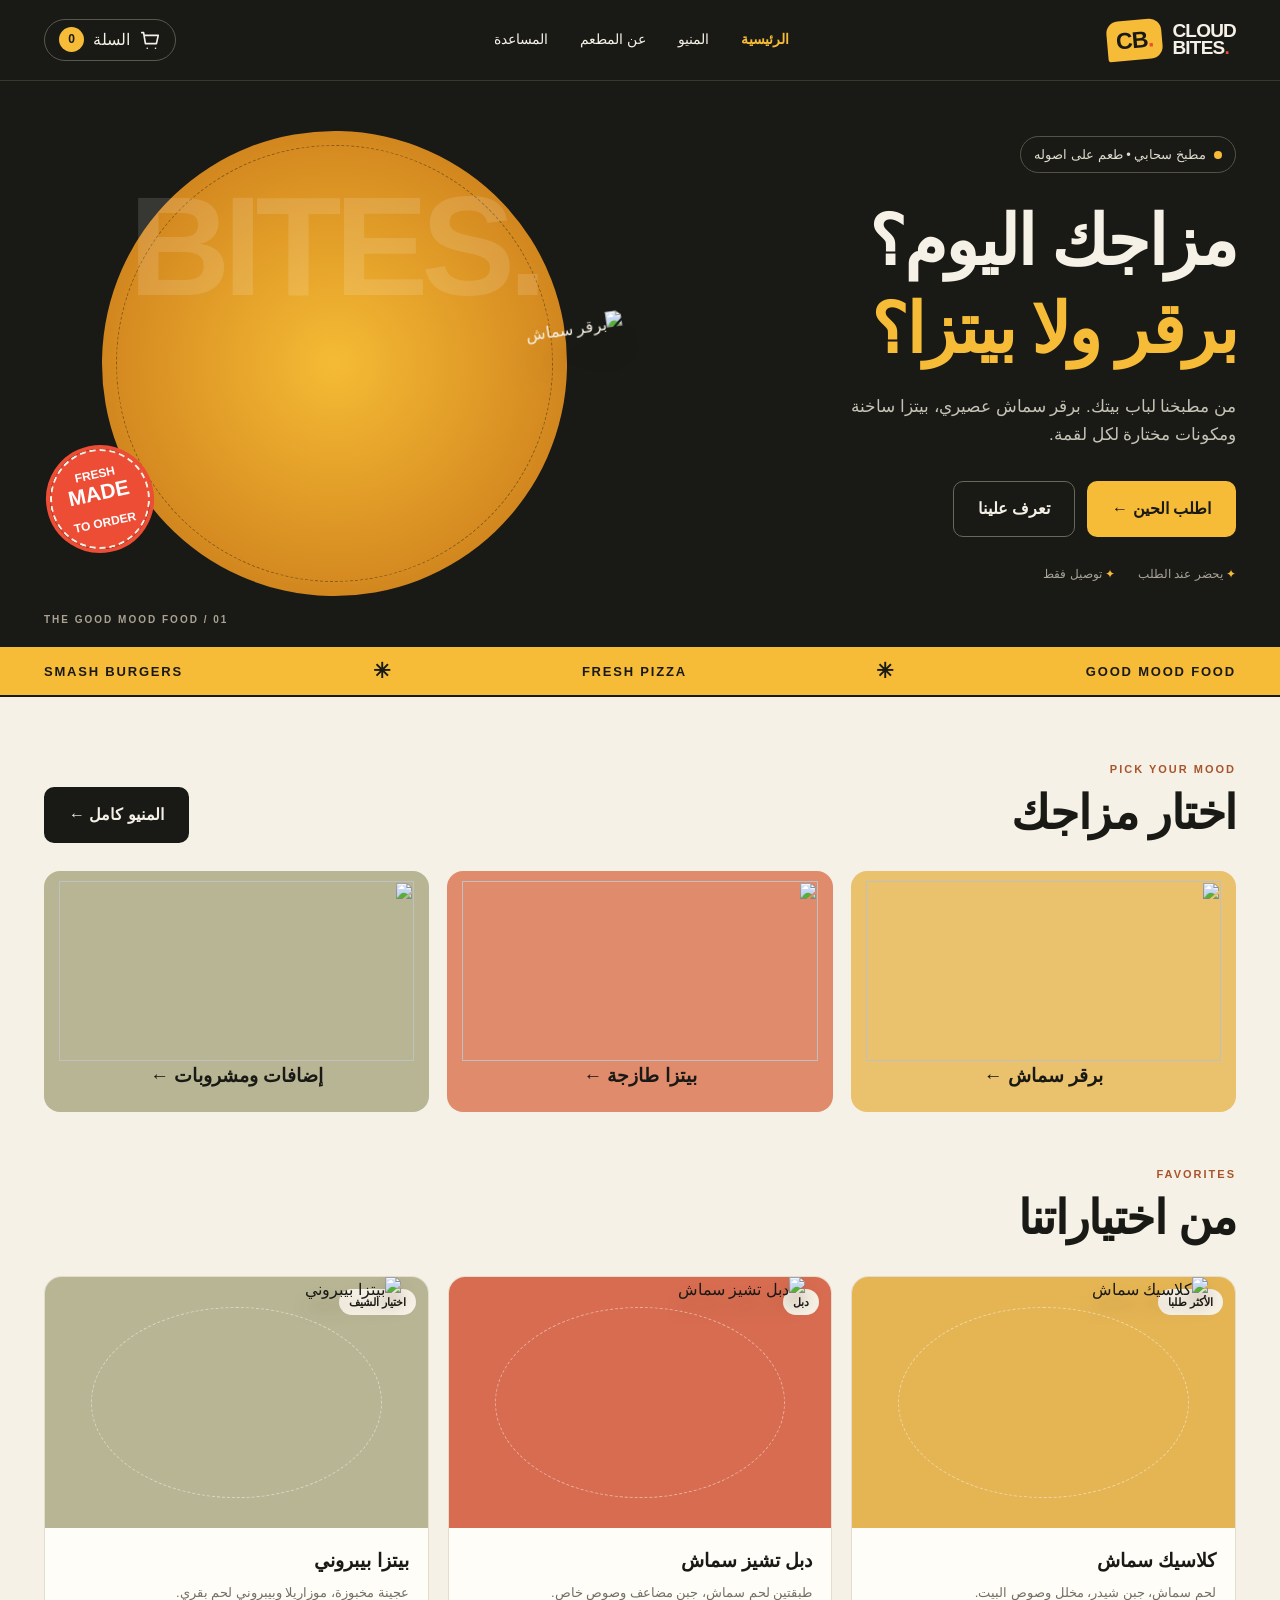
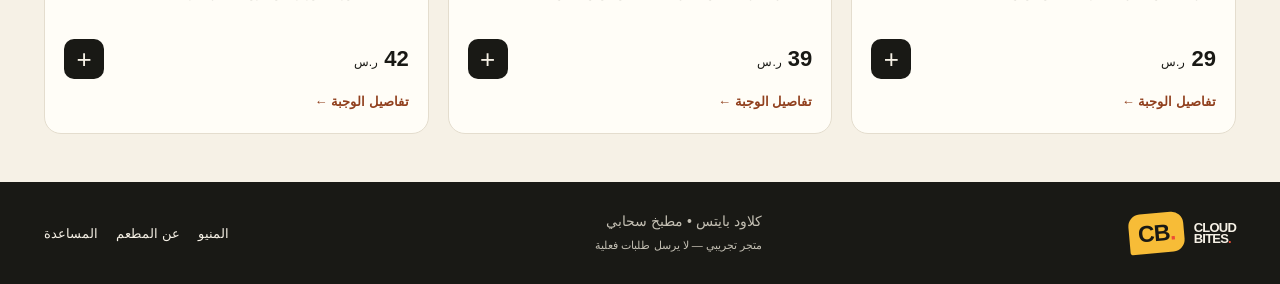
==== index.html @ 81ca215e "Add files via upload" ====
<!doctype html>
<html lang="ar" dir="rtl"><head><meta charset="utf-8"><meta name="viewport" content="width=device-width,initial-scale=1"><meta name="theme-color" content="#191915"><title>Cloud Bites | كلاود بايتس</title><link rel="stylesheet" href="style.css"><script src="script.js" defer></script></head>
<body><header class="header"><div class="wrap nav"><a class="brand" href="#home" aria-label="الرئيسية"><span class="brand-icon">CB<span>.</span></span><span>CLOUD<br>BITES<span class="dot">.</span></span></a><nav aria-label="القائمة الرئيسية"><a href="#home" data-nav="home">الرئيسية</a><a href="#menu" data-nav="menu">المنيو</a><a href="#about" data-nav="about">عن المطعم</a><a href="#help" data-nav="help">المساعدة</a></nav><a class="cart-button" href="#cart" data-nav="cart" aria-label="سلة الطلبات"><svg viewBox="0 0 24 24" fill="none" stroke="currentColor" stroke-width="1.8"><path d="M3 4h2l2 12h12l2-9H6M9 21h.01M18 21h.01" stroke-linecap="round" stroke-linejoin="round"/></svg><span class="cart-label">السلة</span><span id="cartCount" class="count">0</span></a></div></header>
<main id="app" tabindex="-1"><noscript>يرجى تفعيل JavaScript لعرض صفحات المطعم.</noscript></main>
<footer class="footer"><div class="wrap footer-inner"><a class="brand" href="#home"><span class="brand-icon">CB<span>.</span></span><span>CLOUD<br>BITES<span class="dot">.</span></span></a><p>كلاود بايتس • مطبخ سحابي<br><small>متجر تجريبي — لا يرسل طلبات فعلية</small></p><div class="footer-links"><a href="#menu">المنيو</a><a href="#about">عن المطعم</a><a href="#help">المساعدة</a></div></div></footer><div id="toast" role="status" class="toast"></div></body></html>
---- style.css ----
:root{--ink:#191915;--paper:#f6f1e6;--yellow:#f7bc37;--red:#ed4c35;--muted:#746f63;--line:#e4ddce}*{box-sizing:border-box}html{scroll-behavior:smooth;scroll-padding-top:95px}body{margin:0;background:var(--paper);color:var(--ink);font-family:Tahoma,Arial,sans-serif;line-height:1.65}button,a{-webkit-tap-highlight-color:transparent}button{font:inherit;cursor:pointer}a{color:inherit;text-decoration:none}button:focus-visible,a:focus-visible{outline:3px solid #ca6525;outline-offset:4px}.wrap{max-width:1240px;width:calc(100% - 88px);margin-inline:auto}.header{background:var(--ink);color:var(--paper);position:sticky;top:0;z-index:10;border-bottom:1px solid #39382f}.nav{display:flex;align-items:center;justify-content:space-between;height:80px;gap:24px}.brand{display:inline-flex;align-items:center;gap:10px;direction:ltr;font:900 19px/.88 Arial,sans-serif;letter-spacing:-.8px}.brand-icon{background:var(--yellow);color:var(--ink);border-radius:12px 12px 12px 2px;padding:10px 9px;font-size:23px;transform:rotate(-5deg)}.brand-icon span,.dot{color:var(--red)}.nav nav{display:flex;gap:32px;font-size:14px}.nav nav a:hover,.footer a:hover{color:var(--yellow)}.cart-button{display:flex;align-items:center;gap:9px;color:var(--paper);background:transparent;border:1px solid #59584d;border-radius:40px;padding:7px 14px}.cart-button svg{width:22px;height:22px}.count{border-radius:50%;min-width:25px;height:25px;display:grid;place-items:center;background:var(--yellow);color:var(--ink);font-weight:bold;font-size:12px}.hero{background:var(--ink);color:var(--paper);overflow:hidden}.hero-grid{display:grid;grid-template-columns:1fr 1fr;min-height:530px;align-items:center;gap:30px}.hero-copy{padding:55px 0 60px;position:relative;z-index:2}.eyebrow{display:inline-flex;align-items:center;gap:8px;font-size:13px;color:#e0dccc;border:1px solid #565345;padding:7px 13px;border-radius:30px}.eyebrow i{width:8px;height:8px;border-radius:50%;background:var(--yellow)}h1,h2,p{margin:0}h1{font-size:clamp(42px,5.4vw,78px);line-height:1.27;letter-spacing:-2px;margin:25px 0 19px;font-weight:900}h1 span{color:var(--yellow)}.hero-copy p{max-width:440px;color:#c6c2b5;font-size:17px}.actions{display:flex;gap:12px;margin-top:32px;flex-wrap:wrap}.btn{display:inline-flex;align-items:center;justify-content:center;gap:20px;border-radius:10px;padding:14px 24px;font-weight:800;border:1px solid transparent;transition:transform .2s,background .2s}.btn:hover{transform:translateY(-2px)}.primary{background:var(--yellow);color:var(--ink)}.primary:hover{background:#ffd26a}.outline{border-color:#6a675b;color:var(--paper)}.hero-notes{margin-top:28px;display:flex;gap:23px;font-size:12px;color:#a7a397}.hero-notes span::first-letter{color:var(--yellow)}.hero-art{height:100%;min-height:480px;position:relative;display:grid;place-items:center;isolation:isolate}.ring{position:absolute;width:80%;aspect-ratio:1;border-radius:50%;background:radial-gradient(circle,#f5bb35 0%,#d58a20 67%,#b26613 100%);transform:rotate(-10deg);z-index:-2}.ring:after{content:'';position:absolute;inset:14px;border:1px dashed #3d2b1a;border-radius:50%;opacity:.5}.hero-art img{width:100%;max-width:600px;filter:drop-shadow(0 26px 18px #0006);transform:rotate(-8deg);z-index:1}.big-type{position:absolute;top:17%;font:900 clamp(60px,11vw,155px)/1 Arial,sans-serif;color:#fff2;letter-spacing:-7px;direction:ltr;z-index:-1}.stamp{position:absolute;bottom:17%;left:1%;background:var(--red);border:2px dashed var(--paper);outline:4px solid var(--red);color:white;border-radius:50%;width:100px;aspect-ratio:1;display:flex;flex-direction:column;justify-content:center;text-align:center;font:800 12px/1.1 Arial,sans-serif;transform:rotate(-12deg);z-index:3}.stamp strong{font-size:21px}.art-caption{position:absolute;bottom:20px;left:0;color:#aaa393;font:700 10px Arial;letter-spacing:2px}.ribbon{background:var(--yellow);border-block:2px solid var(--ink);overflow:hidden}.ribbon-inner{display:flex;align-items:center;justify-content:space-between;gap:24px;min-height:48px;direction:ltr;font:900 13px Arial;letter-spacing:1.8px;white-space:nowrap}.ribbon b{font-size:21px}.menu{padding-block:66px 48px}.section-head{display:flex;justify-content:space-between;align-items:end;gap:24px;margin-bottom:28px}.overline{color:#a9542d;font:800 11px Arial;letter-spacing:2px;display:block;direction:ltr;text-align:right;margin-bottom:9px}.section-head h2,.about h2{font-size:clamp(30px,4vw,47px);line-height:1.25;letter-spacing:-1.3px;font-weight:900}.section-head p{color:var(--muted);margin-top:9px;font-size:14px}.filters{display:flex;gap:8px;flex-wrap:wrap}.filter{border:1px solid var(--line);border-radius:24px;background:transparent;color:var(--ink);padding:7px 19px;font-size:14px}.filter.active{background:var(--ink);color:var(--paper);border-color:var(--ink)}.products{display:grid;grid-template-columns:repeat(3,minmax(0,1fr));gap:19px}.product{border:1px solid var(--line);background:#fffdf7;border-radius:17px;overflow:hidden;transition:transform .2s,box-shadow .2s}.product:hover{transform:translateY(-4px);box-shadow:0 12px 25px #33220c12}.food-art{position:relative;aspect-ratio:1.52;background:#e5b554;overflow:hidden;display:grid;place-items:center;isolation:isolate}.food-art:before{content:'';position:absolute;inset:12%;border:1px dashed #ffffff75;border-radius:50%;z-index:-1}.food-art img{width:86%;height:100%;object-fit:contain;filter:drop-shadow(0 12px 8px #47290b45)}.food-art.rose{background:#d86c50}.food-art.sage{background:#b7b594}.food-art.cream{background:#e8d3ab}.food-art.orange{background:#dd914e}.food-tag{position:absolute;top:12px;right:12px;background:var(--paper);border-radius:22px;padding:4px 10px;font-size:11px;font-weight:700}.product-body{padding:17px 19px 19px}.product h3{font-size:19px;margin:0 0 5px}.product p{font-size:13px;color:var(--muted);min-height:45px}.product-bottom{display:flex;align-items:center;justify-content:space-between;gap:10px;margin-top:12px}.price{font-size:22px;font-weight:900}.price small{font-size:12px;font-weight:500}.add{background:var(--ink);color:var(--paper);border:0;width:40px;height:40px;border-radius:10px;font-size:26px;line-height:1}.add:hover{background:var(--red)}.about{padding-bottom:60px}.about-card{background:var(--yellow);border-radius:20px;padding:40px 45px;display:grid;grid-template-columns:1.2fr 1fr;gap:20px;overflow:hidden}.about-card p{max-width:520px;margin:16px 0 24px}.about-card .overline{color:#7f431f}.dark{background:var(--ink);color:var(--paper)}.about-mark{direction:ltr;font:900 clamp(40px,6vw,83px)/.9 Arial;letter-spacing:-4px;align-self:center;justify-self:center;transform:rotate(-7deg)}.about-mark span{color:var(--red)}.footer{background:var(--ink);color:var(--paper);padding:28px 0}.footer-inner{display:flex;align-items:center;justify-content:space-between;gap:20px}.footer p{font-size:14px;color:#c3bfb3}.footer small{font-size:11px}.footer a{font-size:13px}dialog{position:fixed;inset:0 0 0 auto;margin:0;width:min(440px,100%);height:100%;max-width:100%;max-height:100%;border:0;padding:0;background:var(--paper);color:var(--ink)}dialog::backdrop{background:#0008}.drawer{height:100%;display:flex;flex-direction:column;padding:25px;gap:20px}.drawer-head,.total,.cart-row{display:flex;align-items:center;justify-content:space-between;gap:10px}.drawer-head h2{font-size:26px}.close{border:0;background:#e9e2d3;border-radius:50%;width:40px;height:40px;font-size:28px}.cart-items{overflow:auto;flex:1}.empty{padding:32px 0;color:var(--muted);text-align:center}.cart-row{padding:16px 0;border-bottom:1px solid var(--line)}.cart-row img{width:58px;height:50px;background:#e8d3ab;border-radius:8px}.cart-info{flex:1}.cart-info strong{display:block;font-size:14px}.cart-info small{color:var(--muted)}.qty{display:flex;gap:8px;align-items:center}.qty button{background:#e9e2d3;border:0;border-radius:6px;width:27px;height:30px}.drawer-bottom{border-top:1px solid var(--line);padding-top:17px}.drawer-bottom small{display:block;color:var(--muted);margin:10px 0;font-size:12px}.full{width:100%}.full:disabled{opacity:.5;cursor:not-allowed;transform:none}#checkoutStatus{font-size:12px;margin-top:8px}.toast{position:fixed;z-index:20;bottom:25px;left:50%;transform:translate(-50%,20px);background:var(--ink);color:white;padding:10px 20px;border-radius:10px;opacity:0;pointer-events:none;transition:.2s;white-space:nowrap}.toast.show{opacity:1;transform:translate(-50%,0)}@media(max-width:850px){.wrap{width:calc(100% - 40px)}.hero-grid{gap:12px;min-height:420px}.hero-art{min-height:380px}.nav nav{gap:16px}.products{grid-template-columns:repeat(2,minmax(0,1fr))}.section-head{align-items:start;flex-direction:column}.stamp{width:78px;font-size:10px}.stamp strong{font-size:16px}}@media(max-width:560px){.wrap{width:calc(100% - 30px)}.nav{height:68px;gap:8px}.nav nav{gap:12px;font-size:12px}.nav nav a:first-child,.nav nav a:last-child,.cart-label{display:none}.brand{font-size:15px}.brand-icon{font-size:20px;padding:8px}.cart-button{padding:6px 9px}.hero-grid{grid-template-columns:1fr;gap:0}.hero-copy{padding:35px 0 0}.hero-copy p{font-size:15px}.hero-notes{margin-top:18px}.hero-art{min-height:300px;height:320px}.hero-art img{max-width:400px}.ring{width:75%;max-width:290px}.big-type{font-size:90px}.stamp{left:8%;bottom:18%}.ribbon-inner{justify-content:flex-start;font-size:10px;gap:16px}.menu{padding-block:40px 32px}.products{gap:11px}.product-body{padding:12px}.product h3{font-size:15px}.product p{font-size:11px;min-height:42px}.price{font-size:19px}.add{width:33px;height:33px}.food-tag{top:7px;right:7px;font-size:9px}.filter{padding:6px 14px;font-size:12px}.about-card{padding:26px;grid-template-columns:1fr}.about-mark{display:none}.footer-inner{align-items:flex-start;flex-direction:column}.footer p{font-size:12px}}@media(prefers-reduced-motion:reduce){*,*::before,*::after{scroll-behavior:auto!important;transition:none!important}}
/* Multi-page navigation and responsive checkout */
body{min-height:100vh;display:flex;flex-direction:column}main{flex:1;outline:none}.nav nav a[aria-current=page]{color:var(--yellow);font-weight:bold}.cart-button[aria-current=page]{border-color:var(--yellow)}.footer-links{display:flex;flex-wrap:wrap;gap:18px}.page{padding-block:50px 76px;min-height:58vh}.page-heading{margin-bottom:28px}.page-heading h1{font-size:clamp(34px,5vw,58px);margin:8px 0;letter-spacing:-1px}.page-heading p,.muted{color:var(--muted);font-size:14px}.category-grid,.info-grid{display:grid;grid-template-columns:repeat(3,minmax(0,1fr));gap:18px}.category-card{display:flex;flex-direction:column;align-items:center;border-radius:16px;background:#eac16d;overflow:hidden;padding:10px 15px;transition:transform .2s}.category-card:nth-child(2){background:#df8b6c}.category-card:nth-child(3){background:#b7b594}.category-card:hover{transform:translateY(-3px)}.category-card img{width:100%;height:180px;object-fit:contain}.category-card h3{margin:0 0 10px}.top-picks{padding-top:8px}.menu-tools{display:flex;flex-wrap:wrap;align-items:center;justify-content:space-between;gap:15px;margin-bottom:25px}.search{display:flex;align-items:center;gap:8px;font-size:13px}.search input,.form input,.form select,.form textarea,.detail-actions input{font:inherit;padding:11px 12px;border:1px solid #c8c0b0;background:#fffdf8;border-radius:9px;color:var(--ink);min-width:0}.search input{width: min(250px,65vw)}.details-link,.back{display:inline-block;font-size:13px;font-weight:bold;color:#91401e;margin-top:12px}.details-link:hover,.back:hover{text-decoration:underline}.detail-grid{display:grid;grid-template-columns:1fr 1fr;gap:32px;align-items:center;margin-top:20px}.detail-art{border-radius:20px}.detail-copy .page-heading{margin-bottom:14px}.detail-price{font-size:32px;display:block;margin-bottom:10px}.detail-actions{display:flex;align-items:end;gap:12px;margin-top:20px;flex-wrap:wrap}.detail-actions label{display:grid;gap:4px;font-size:13px}.detail-actions input{width:82px}.related-title{margin:50px 0 20px}.panel{background:#fffdf8;border:1px solid var(--line);padding:24px;border-radius:16px;min-width:0}.panel h2{font-size:23px;margin-bottom:18px}.checkout-grid{display:grid;grid-template-columns:minmax(0,1.6fr) minmax(0,1fr);gap:20px;align-items:start}.summary .total{padding:12px 0}.summary .grand{border-top:1px solid var(--line);font-size:18px;margin-top:12px;margin-bottom:12px}.cart-row{flex-wrap:wrap}.cart-row img{object-fit:contain}.text-btn{display:block;font-size:12px;padding:0;border:0;background:none;color:#a53922}.empty-state{text-align:center;padding:50px 20px}.empty-state>span{display:block;font-size:52px;color:#8a5a05}.empty-state p{margin-bottom:16px}.form{display:grid;gap:14px}.form h2{margin:0}.form label{display:grid;gap:6px;font-size:14px;font-weight:bold}.form textarea{min-height:85px;resize:vertical}.notice{background:#f5e6bd;border-radius:8px;padding:12px;font-size:13px}.info-grid{margin-top:20px}.info-grid h3{margin:0 0 6px}.info-grid p{color:var(--muted);font-size:14px}.faq{margin-bottom:22px}.faq details{border-bottom:1px solid var(--line);padding:14px 0}.faq details:last-child{border:0}.faq summary{cursor:pointer;font-weight:bold}.faq p{padding:10px 0;color:var(--muted)}@media(max-width:760px){.checkout-grid,.detail-grid{grid-template-columns:1fr}.page{padding-block:30px 48px}.category-card img{height:125px}.category-card h3{font-size:14px}.panel{padding:18px}}@media(max-width:560px){html{scroll-padding-top:130px}.nav{height:auto;min-height:64px;display:grid;grid-template-columns:1fr 1fr;padding-block:10px;gap:10px}.nav nav{grid-column:1/-1;grid-row:2;justify-content:space-between;gap:4px;border-top:1px solid #39382f;padding-top:9px}.nav nav a:first-child,.nav nav a:last-child{display:block}.cart-button{justify-self:end}.category-grid{gap:8px}.category-card{padding:6px}.category-card img{height:85px}.category-card h3{font-size:11px}.info-grid{grid-template-columns:1fr}.cart-row img{width:45px;height:45px}.cart-row{gap:7px}.cart-row>strong{font-size:13px}.qty{gap:4px}.qty button{width:25px}.section-head .btn{padding:9px 15px}.menu-tools{align-items:stretch}.search input{flex:1;width:100%}.footer-links{gap:15px}}
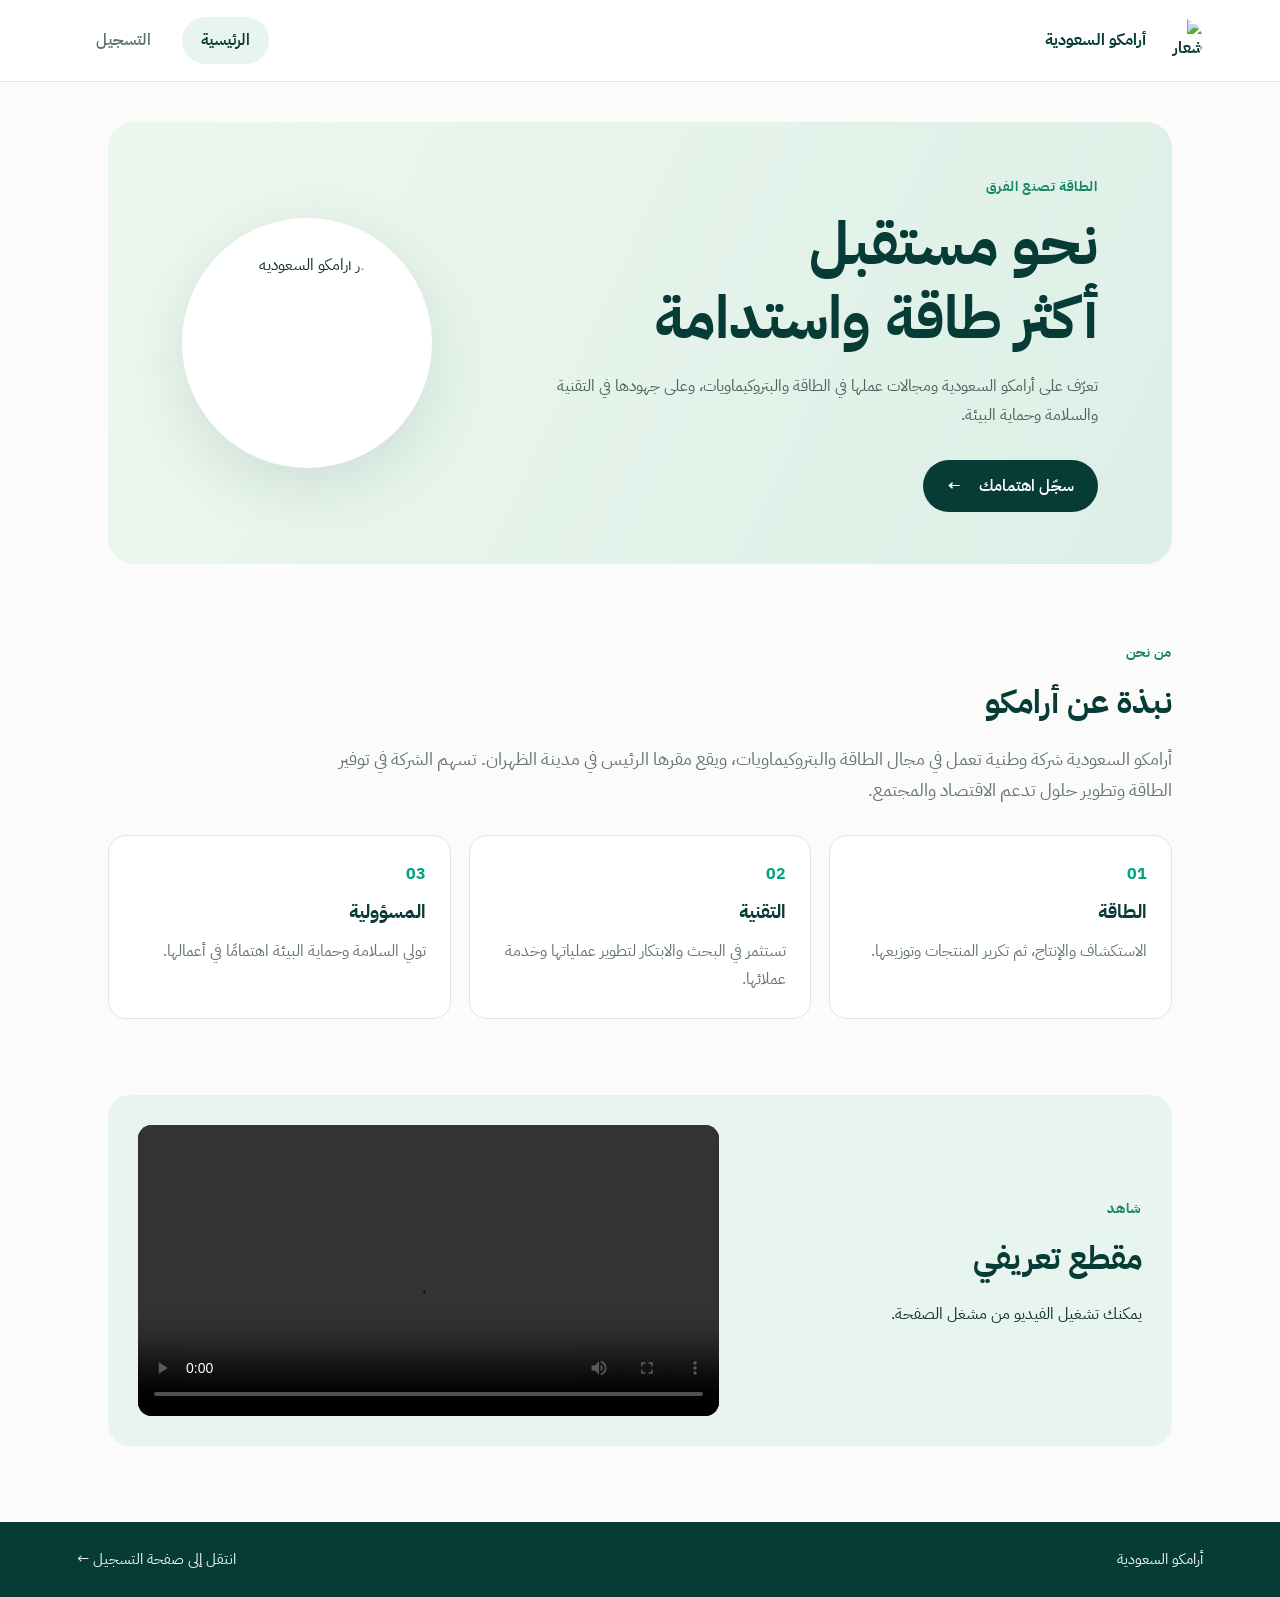
==== commit 7d749869: "Add files via upload" ====
--- a/index.html
+++ b/index.html
@@ -1,5 +1,58 @@
 <!doctype html>
-<html lang="ar" dir="rtl"><head><meta charset="utf-8"><meta name="viewport" content="width=device-width,initial-scale=1"><meta name="theme-color" content="#191915"><title>Cloud Bites | كلاود بايتس</title><link rel="stylesheet" href="style.css"><script src="script.js" defer></script></head>
-<body><header class="header"><div class="wrap nav"><a class="brand" href="#home" aria-label="الرئيسية"><span class="brand-icon">CB<span>.</span></span><span>CLOUD<br>BITES<span class="dot">.</span></span></a><nav aria-label="القائمة الرئيسية"><a href="#home" data-nav="home">الرئيسية</a><a href="#menu" data-nav="menu">المنيو</a><a href="#about" data-nav="about">عن المطعم</a><a href="#help" data-nav="help">المساعدة</a></nav><a class="cart-button" href="#cart" data-nav="cart" aria-label="سلة الطلبات"><svg viewBox="0 0 24 24" fill="none" stroke="currentColor" stroke-width="1.8"><path d="M3 4h2l2 12h12l2-9H6M9 21h.01M18 21h.01" stroke-linecap="round" stroke-linejoin="round"/></svg><span class="cart-label">السلة</span><span id="cartCount" class="count">0</span></a></div></header>
-<main id="app" tabindex="-1"><noscript>يرجى تفعيل JavaScript لعرض صفحات المطعم.</noscript></main>
-<footer class="footer"><div class="wrap footer-inner"><a class="brand" href="#home"><span class="brand-icon">CB<span>.</span></span><span>CLOUD<br>BITES<span class="dot">.</span></span></a><p>كلاود بايتس • مطبخ سحابي<br><small>متجر تجريبي — لا يرسل طلبات فعلية</small></p><div class="footer-links"><a href="#menu">المنيو</a><a href="#about">عن المطعم</a><a href="#help">المساعدة</a></div></div></footer><div id="toast" role="status" class="toast"></div></body></html>
+<html lang="ar" dir="rtl">
+<head>
+  <meta charset="utf-8">
+  <meta name="viewport" content="width=device-width, initial-scale=1">
+  <title>أرامكو السعودية | الصفحة الرئيسية</title>
+  <link rel="stylesheet" href="style.css">
+</head>
+<body>
+  <header class="site-header">
+    <a class="brand" href="index.html" aria-label="الصفحة الرئيسية لأرامكو">
+      <img src="assets/logo.jpg" alt="شعار أرامكو السعودية">
+      <span>أرامكو السعودية</span>
+    </a>
+    <nav aria-label="التنقل الرئيسي">
+      <a class="active" href="index.html" aria-current="page">الرئيسية</a>
+      <a href="register.html">التسجيل</a>
+    </nav>
+  </header>
+
+  <main>
+    <section class="hero">
+      <div class="hero-copy">
+        <p class="eyebrow">الطاقة تصنع الفرق</p>
+        <h1>نحو مستقبل<br>أكثر طاقة واستدامة</h1>
+        <p>تعرّف على أرامكو السعودية ومجالات عملها في الطاقة والبتروكيماويات، وعلى جهودها في التقنية والسلامة وحماية البيئة.</p>
+        <a class="button" href="register.html">سجّل اهتمامك <span aria-hidden="true">←</span></a>
+      </div>
+      <div class="hero-mark"><img src="assets/logo.jpg" alt="شعار أرامكو السعودية"></div>
+    </section>
+
+    <section class="content-section" aria-labelledby="about-title">
+      <p class="eyebrow">من نحن</p>
+      <h2 id="about-title">نبذة عن أرامكو</h2>
+      <p class="lead">أرامكو السعودية شركة وطنية تعمل في مجال الطاقة والبتروكيماويات، ويقع مقرها الرئيس في مدينة الظهران. تسهم الشركة في توفير الطاقة وتطوير حلول تدعم الاقتصاد والمجتمع.</p>
+      <div class="cards">
+        <article class="card"><span class="card-number">01</span><h3>الطاقة</h3><p>الاستكشاف والإنتاج، ثم تكرير المنتجات وتوزيعها.</p></article>
+        <article class="card"><span class="card-number">02</span><h3>التقنية</h3><p>تستثمر في البحث والابتكار لتطوير عملياتها وخدمة عملائها.</p></article>
+        <article class="card"><span class="card-number">03</span><h3>المسؤولية</h3><p>تولي السلامة وحماية البيئة اهتمامًا في أعمالها.</p></article>
+      </div>
+    </section>
+
+    <section class="content-section media-section" aria-labelledby="video-title">
+      <div>
+        <p class="eyebrow">شاهد</p>
+        <h2 id="video-title">مقطع تعريفي</h2>
+        <p>يمكنك تشغيل الفيديو من مشغل الصفحة.</p>
+      </div>
+      <video controls preload="metadata" playsinline>
+        <source src="assets/promo.mp4" type="video/mp4">
+        عذرًا، متصفحك لا يدعم تشغيل الفيديو.
+      </video>
+    </section>
+  </main>
+
+  <footer><span>أرامكو السعودية</span><a href="register.html">انتقل إلى صفحة التسجيل ←</a></footer>
+</body>
+</html>
--- a/style.css
+++ b/style.css
@@ -1,3 +1,22 @@
-:root{--ink:#191915;--paper:#f6f1e6;--yellow:#f7bc37;--red:#ed4c35;--muted:#746f63;--line:#e4ddce}*{box-sizing:border-box}html{scroll-behavior:smooth;scroll-padding-top:95px}body{margin:0;background:var(--paper);color:var(--ink);font-family:Tahoma,Arial,sans-serif;line-height:1.65}button,a{-webkit-tap-highlight-color:transparent}button{font:inherit;cursor:pointer}a{color:inherit;text-decoration:none}button:focus-visible,a:focus-visible{outline:3px solid #ca6525;outline-offset:4px}.wrap{max-width:1240px;width:calc(100% - 88px);margin-inline:auto}.header{background:var(--ink);color:var(--paper);position:sticky;top:0;z-index:10;border-bottom:1px solid #39382f}.nav{display:flex;align-items:center;justify-content:space-between;height:80px;gap:24px}.brand{display:inline-flex;align-items:center;gap:10px;direction:ltr;font:900 19px/.88 Arial,sans-serif;letter-spacing:-.8px}.brand-icon{background:var(--yellow);color:var(--ink);border-radius:12px 12px 12px 2px;padding:10px 9px;font-size:23px;transform:rotate(-5deg)}.brand-icon span,.dot{color:var(--red)}.nav nav{display:flex;gap:32px;font-size:14px}.nav nav a:hover,.footer a:hover{color:var(--yellow)}.cart-button{display:flex;align-items:center;gap:9px;color:var(--paper);background:transparent;border:1px solid #59584d;border-radius:40px;padding:7px 14px}.cart-button svg{width:22px;height:22px}.count{border-radius:50%;min-width:25px;height:25px;display:grid;place-items:center;background:var(--yellow);color:var(--ink);font-weight:bold;font-size:12px}.hero{background:var(--ink);color:var(--paper);overflow:hidden}.hero-grid{display:grid;grid-template-columns:1fr 1fr;min-height:530px;align-items:center;gap:30px}.hero-copy{padding:55px 0 60px;position:relative;z-index:2}.eyebrow{display:inline-flex;align-items:center;gap:8px;font-size:13px;color:#e0dccc;border:1px solid #565345;padding:7px 13px;border-radius:30px}.eyebrow i{width:8px;height:8px;border-radius:50%;background:var(--yellow)}h1,h2,p{margin:0}h1{font-size:clamp(42px,5.4vw,78px);line-height:1.27;letter-spacing:-2px;margin:25px 0 19px;font-weight:900}h1 span{color:var(--yellow)}.hero-copy p{max-width:440px;color:#c6c2b5;font-size:17px}.actions{display:flex;gap:12px;margin-top:32px;flex-wrap:wrap}.btn{display:inline-flex;align-items:center;justify-content:center;gap:20px;border-radius:10px;padding:14px 24px;font-weight:800;border:1px solid transparent;transition:transform .2s,background .2s}.btn:hover{transform:translateY(-2px)}.primary{background:var(--yellow);color:var(--ink)}.primary:hover{background:#ffd26a}.outline{border-color:#6a675b;color:var(--paper)}.hero-notes{margin-top:28px;display:flex;gap:23px;font-size:12px;color:#a7a397}.hero-notes span::first-letter{color:var(--yellow)}.hero-art{height:100%;min-height:480px;position:relative;display:grid;place-items:center;isolation:isolate}.ring{position:absolute;width:80%;aspect-ratio:1;border-radius:50%;background:radial-gradient(circle,#f5bb35 0%,#d58a20 67%,#b26613 100%);transform:rotate(-10deg);z-index:-2}.ring:after{content:'';position:absolute;inset:14px;border:1px dashed #3d2b1a;border-radius:50%;opacity:.5}.hero-art img{width:100%;max-width:600px;filter:drop-shadow(0 26px 18px #0006);transform:rotate(-8deg);z-index:1}.big-type{position:absolute;top:17%;font:900 clamp(60px,11vw,155px)/1 Arial,sans-serif;color:#fff2;letter-spacing:-7px;direction:ltr;z-index:-1}.stamp{position:absolute;bottom:17%;left:1%;background:var(--red);border:2px dashed var(--paper);outline:4px solid var(--red);color:white;border-radius:50%;width:100px;aspect-ratio:1;display:flex;flex-direction:column;justify-content:center;text-align:center;font:800 12px/1.1 Arial,sans-serif;transform:rotate(-12deg);z-index:3}.stamp strong{font-size:21px}.art-caption{position:absolute;bottom:20px;left:0;color:#aaa393;font:700 10px Arial;letter-spacing:2px}.ribbon{background:var(--yellow);border-block:2px solid var(--ink);overflow:hidden}.ribbon-inner{display:flex;align-items:center;justify-content:space-between;gap:24px;min-height:48px;direction:ltr;font:900 13px Arial;letter-spacing:1.8px;white-space:nowrap}.ribbon b{font-size:21px}.menu{padding-block:66px 48px}.section-head{display:flex;justify-content:space-between;align-items:end;gap:24px;margin-bottom:28px}.overline{color:#a9542d;font:800 11px Arial;letter-spacing:2px;display:block;direction:ltr;text-align:right;margin-bottom:9px}.section-head h2,.about h2{font-size:clamp(30px,4vw,47px);line-height:1.25;letter-spacing:-1.3px;font-weight:900}.section-head p{color:var(--muted);margin-top:9px;font-size:14px}.filters{display:flex;gap:8px;flex-wrap:wrap}.filter{border:1px solid var(--line);border-radius:24px;background:transparent;color:var(--ink);padding:7px 19px;font-size:14px}.filter.active{background:var(--ink);color:var(--paper);border-color:var(--ink)}.products{display:grid;grid-template-columns:repeat(3,minmax(0,1fr));gap:19px}.product{border:1px solid var(--line);background:#fffdf7;border-radius:17px;overflow:hidden;transition:transform .2s,box-shadow .2s}.product:hover{transform:translateY(-4px);box-shadow:0 12px 25px #33220c12}.food-art{position:relative;aspect-ratio:1.52;background:#e5b554;overflow:hidden;display:grid;place-items:center;isolation:isolate}.food-art:before{content:'';position:absolute;inset:12%;border:1px dashed #ffffff75;border-radius:50%;z-index:-1}.food-art img{width:86%;height:100%;object-fit:contain;filter:drop-shadow(0 12px 8px #47290b45)}.food-art.rose{background:#d86c50}.food-art.sage{background:#b7b594}.food-art.cream{background:#e8d3ab}.food-art.orange{background:#dd914e}.food-tag{position:absolute;top:12px;right:12px;background:var(--paper);border-radius:22px;padding:4px 10px;font-size:11px;font-weight:700}.product-body{padding:17px 19px 19px}.product h3{font-size:19px;margin:0 0 5px}.product p{font-size:13px;color:var(--muted);min-height:45px}.product-bottom{display:flex;align-items:center;justify-content:space-between;gap:10px;margin-top:12px}.price{font-size:22px;font-weight:900}.price small{font-size:12px;font-weight:500}.add{background:var(--ink);color:var(--paper);border:0;width:40px;height:40px;border-radius:10px;font-size:26px;line-height:1}.add:hover{background:var(--red)}.about{padding-bottom:60px}.about-card{background:var(--yellow);border-radius:20px;padding:40px 45px;display:grid;grid-template-columns:1.2fr 1fr;gap:20px;overflow:hidden}.about-card p{max-width:520px;margin:16px 0 24px}.about-card .overline{color:#7f431f}.dark{background:var(--ink);color:var(--paper)}.about-mark{direction:ltr;font:900 clamp(40px,6vw,83px)/.9 Arial;letter-spacing:-4px;align-self:center;justify-self:center;transform:rotate(-7deg)}.about-mark span{color:var(--red)}.footer{background:var(--ink);color:var(--paper);padding:28px 0}.footer-inner{display:flex;align-items:center;justify-content:space-between;gap:20px}.footer p{font-size:14px;color:#c3bfb3}.footer small{font-size:11px}.footer a{font-size:13px}dialog{position:fixed;inset:0 0 0 auto;margin:0;width:min(440px,100%);height:100%;max-width:100%;max-height:100%;border:0;padding:0;background:var(--paper);color:var(--ink)}dialog::backdrop{background:#0008}.drawer{height:100%;display:flex;flex-direction:column;padding:25px;gap:20px}.drawer-head,.total,.cart-row{display:flex;align-items:center;justify-content:space-between;gap:10px}.drawer-head h2{font-size:26px}.close{border:0;background:#e9e2d3;border-radius:50%;width:40px;height:40px;font-size:28px}.cart-items{overflow:auto;flex:1}.empty{padding:32px 0;color:var(--muted);text-align:center}.cart-row{padding:16px 0;border-bottom:1px solid var(--line)}.cart-row img{width:58px;height:50px;background:#e8d3ab;border-radius:8px}.cart-info{flex:1}.cart-info strong{display:block;font-size:14px}.cart-info small{color:var(--muted)}.qty{display:flex;gap:8px;align-items:center}.qty button{background:#e9e2d3;border:0;border-radius:6px;width:27px;height:30px}.drawer-bottom{border-top:1px solid var(--line);padding-top:17px}.drawer-bottom small{display:block;color:var(--muted);margin:10px 0;font-size:12px}.full{width:100%}.full:disabled{opacity:.5;cursor:not-allowed;transform:none}#checkoutStatus{font-size:12px;margin-top:8px}.toast{position:fixed;z-index:20;bottom:25px;left:50%;transform:translate(-50%,20px);background:var(--ink);color:white;padding:10px 20px;border-radius:10px;opacity:0;pointer-events:none;transition:.2s;white-space:nowrap}.toast.show{opacity:1;transform:translate(-50%,0)}@media(max-width:850px){.wrap{width:calc(100% - 40px)}.hero-grid{gap:12px;min-height:420px}.hero-art{min-height:380px}.nav nav{gap:16px}.products{grid-template-columns:repeat(2,minmax(0,1fr))}.section-head{align-items:start;flex-direction:column}.stamp{width:78px;font-size:10px}.stamp strong{font-size:16px}}@media(max-width:560px){.wrap{width:calc(100% - 30px)}.nav{height:68px;gap:8px}.nav nav{gap:12px;font-size:12px}.nav nav a:first-child,.nav nav a:last-child,.cart-label{display:none}.brand{font-size:15px}.brand-icon{font-size:20px;padding:8px}.cart-button{padding:6px 9px}.hero-grid{grid-template-columns:1fr;gap:0}.hero-copy{padding:35px 0 0}.hero-copy p{font-size:15px}.hero-notes{margin-top:18px}.hero-art{min-height:300px;height:320px}.hero-art img{max-width:400px}.ring{width:75%;max-width:290px}.big-type{font-size:90px}.stamp{left:8%;bottom:18%}.ribbon-inner{justify-content:flex-start;font-size:10px;gap:16px}.menu{padding-block:40px 32px}.products{gap:11px}.product-body{padding:12px}.product h3{font-size:15px}.product p{font-size:11px;min-height:42px}.price{font-size:19px}.add{width:33px;height:33px}.food-tag{top:7px;right:7px;font-size:9px}.filter{padding:6px 14px;font-size:12px}.about-card{padding:26px;grid-template-columns:1fr}.about-mark{display:none}.footer-inner{align-items:flex-start;flex-direction:column}.footer p{font-size:12px}}@media(prefers-reduced-motion:reduce){*,*::before,*::after{scroll-behavior:auto!important;transition:none!important}}
-/* Multi-page navigation and responsive checkout */
-body{min-height:100vh;display:flex;flex-direction:column}main{flex:1;outline:none}.nav nav a[aria-current=page]{color:var(--yellow);font-weight:bold}.cart-button[aria-current=page]{border-color:var(--yellow)}.footer-links{display:flex;flex-wrap:wrap;gap:18px}.page{padding-block:50px 76px;min-height:58vh}.page-heading{margin-bottom:28px}.page-heading h1{font-size:clamp(34px,5vw,58px);margin:8px 0;letter-spacing:-1px}.page-heading p,.muted{color:var(--muted);font-size:14px}.category-grid,.info-grid{display:grid;grid-template-columns:repeat(3,minmax(0,1fr));gap:18px}.category-card{display:flex;flex-direction:column;align-items:center;border-radius:16px;background:#eac16d;overflow:hidden;padding:10px 15px;transition:transform .2s}.category-card:nth-child(2){background:#df8b6c}.category-card:nth-child(3){background:#b7b594}.category-card:hover{transform:translateY(-3px)}.category-card img{width:100%;height:180px;object-fit:contain}.category-card h3{margin:0 0 10px}.top-picks{padding-top:8px}.menu-tools{display:flex;flex-wrap:wrap;align-items:center;justify-content:space-between;gap:15px;margin-bottom:25px}.search{display:flex;align-items:center;gap:8px;font-size:13px}.search input,.form input,.form select,.form textarea,.detail-actions input{font:inherit;padding:11px 12px;border:1px solid #c8c0b0;background:#fffdf8;border-radius:9px;color:var(--ink);min-width:0}.search input{width: min(250px,65vw)}.details-link,.back{display:inline-block;font-size:13px;font-weight:bold;color:#91401e;margin-top:12px}.details-link:hover,.back:hover{text-decoration:underline}.detail-grid{display:grid;grid-template-columns:1fr 1fr;gap:32px;align-items:center;margin-top:20px}.detail-art{border-radius:20px}.detail-copy .page-heading{margin-bottom:14px}.detail-price{font-size:32px;display:block;margin-bottom:10px}.detail-actions{display:flex;align-items:end;gap:12px;margin-top:20px;flex-wrap:wrap}.detail-actions label{display:grid;gap:4px;font-size:13px}.detail-actions input{width:82px}.related-title{margin:50px 0 20px}.panel{background:#fffdf8;border:1px solid var(--line);padding:24px;border-radius:16px;min-width:0}.panel h2{font-size:23px;margin-bottom:18px}.checkout-grid{display:grid;grid-template-columns:minmax(0,1.6fr) minmax(0,1fr);gap:20px;align-items:start}.summary .total{padding:12px 0}.summary .grand{border-top:1px solid var(--line);font-size:18px;margin-top:12px;margin-bottom:12px}.cart-row{flex-wrap:wrap}.cart-row img{object-fit:contain}.text-btn{display:block;font-size:12px;padding:0;border:0;background:none;color:#a53922}.empty-state{text-align:center;padding:50px 20px}.empty-state>span{display:block;font-size:52px;color:#8a5a05}.empty-state p{margin-bottom:16px}.form{display:grid;gap:14px}.form h2{margin:0}.form label{display:grid;gap:6px;font-size:14px;font-weight:bold}.form textarea{min-height:85px;resize:vertical}.notice{background:#f5e6bd;border-radius:8px;padding:12px;font-size:13px}.info-grid{margin-top:20px}.info-grid h3{margin:0 0 6px}.info-grid p{color:var(--muted);font-size:14px}.faq{margin-bottom:22px}.faq details{border-bottom:1px solid var(--line);padding:14px 0}.faq details:last-child{border:0}.faq summary{cursor:pointer;font-weight:bold}.faq p{padding:10px 0;color:var(--muted)}@media(max-width:760px){.checkout-grid,.detail-grid{grid-template-columns:1fr}.page{padding-block:30px 48px}.category-card img{height:125px}.category-card h3{font-size:14px}.panel{padding:18px}}@media(max-width:560px){html{scroll-padding-top:130px}.nav{height:auto;min-height:64px;display:grid;grid-template-columns:1fr 1fr;padding-block:10px;gap:10px}.nav nav{grid-column:1/-1;grid-row:2;justify-content:space-between;gap:4px;border-top:1px solid #39382f;padding-top:9px}.nav nav a:first-child,.nav nav a:last-child{display:block}.cart-button{justify-self:end}.category-grid{gap:8px}.category-card{padding:6px}.category-card img{height:85px}.category-card h3{font-size:11px}.info-grid{grid-template-columns:1fr}.cart-row img{width:45px;height:45px}.cart-row{gap:7px}.cart-row>strong{font-size:13px}.qty{gap:4px}.qty button{width:25px}.section-head .btn{padding:9px 15px}.menu-tools{align-items:stretch}.search input{flex:1;width:100%}.footer-links{gap:15px}}
+@import url('https://fonts.googleapis.com/css2?family=IBM+Plex+Sans+Arabic:wght@400;500;600;700&display=swap');
+:root{--navy:#073b36;--green:#00a67d;--mint:#e8f4ee;--ink:#15322e;--muted:#647570;--white:#fff;--line:#dce8e2}
+*{box-sizing:border-box}
+body{margin:0;background:#fbfcfa;color:var(--ink);font-family:'IBM Plex Sans Arabic',Tahoma,Arial,sans-serif;line-height:1.8}
+a{color:inherit;text-decoration:none}
+.site-header{height:82px;padding:0 max(6vw,24px);display:flex;align-items:center;justify-content:space-between;background:#fff;border-bottom:1px solid var(--line)}
+.brand{display:flex;gap:12px;align-items:center;font-weight:700;color:var(--navy)}
+.brand img{width:45px;height:45px;object-fit:contain;border-radius:50%}
+nav{display:flex;gap:12px}nav a{padding:9px 19px;border-radius:24px;color:var(--muted);font-weight:600}nav a:hover,nav a.active{background:var(--mint);color:var(--navy)}
+main{max-width:1120px;margin:auto;padding:0 28px}
+.hero{margin:40px 0 76px;min-height:395px;padding:52px 7%;display:flex;align-items:center;justify-content:space-between;gap:40px;border-radius:26px;background:linear-gradient(115deg,#edf7ef,#dcefe6);overflow:hidden}
+.hero-copy{max-width:580px}.eyebrow{color:#168568;font-size:.9rem;font-weight:700;letter-spacing:.04em;margin:0 0 8px}
+h1,h2,h3,p{margin-top:0}.hero h1{font-size:clamp(2.2rem,5vw,3.7rem);line-height:1.25;color:var(--navy);margin-bottom:16px}.hero-copy>p:not(.eyebrow){color:#49635d;max-width:570px}
+.hero-mark{width:250px;height:250px;flex:0 0 250px;border-radius:50%;background:#fff;display:grid;place-items:center;box-shadow:0 18px 60px #164e3d20}.hero-mark img{width:74%;height:74%;object-fit:contain;border-radius:50%}
+.button{display:inline-flex;align-items:center;gap:18px;margin-top:14px;padding:12px 24px;border:0;border-radius:28px;background:var(--navy);color:#fff;font:inherit;font-weight:600;cursor:pointer}.button:hover{background:#07594e}
+.content-section{margin:0 0 76px}.content-section h2,.form-intro h1{font-size:2rem;color:var(--navy);margin-bottom:12px}.lead{max-width:850px;color:var(--muted);font-size:1.1rem}
+.cards{display:grid;grid-template-columns:repeat(3,1fr);gap:18px;margin-top:28px}.card{padding:24px;border:1px solid var(--line);border-radius:18px;background:white}.card-number{color:var(--green);font-weight:700}.card h3{margin:7px 0;color:var(--navy)}.card p{color:var(--muted);margin-bottom:0}
+.media-section{display:grid;grid-template-columns:.8fr 1.2fr;gap:35px;align-items:center;padding:30px;background:var(--mint);border-radius:22px}.media-section video{display:block;width:100%;max-height:390px;border-radius:14px;background:#102a25}
+footer{display:flex;justify-content:space-between;align-items:center;padding:24px max(6vw,28px);background:var(--navy);color:#eaf6f1;font-size:.95rem}
+.form-page{display:grid;grid-template-columns:.8fr 1.2fr;gap:50px;padding-top:58px;padding-bottom:70px}.form-intro{position:relative;align-self:start;padding:30px;border-radius:22px;background:var(--mint);min-height:300px}.form-intro h1{font-size:2.5rem}.form-intro p:last-of-type{color:var(--muted)}.form-intro img{width:90px;height:90px;object-fit:contain;border-radius:50%;margin-top:25px}
+.registration-form{padding:30px;background:#fff;border:1px solid var(--line);border-radius:22px;box-shadow:0 12px 40px #15322e0b}.registration-form>label,.registration-form legend{display:block;margin:0 0 6px;font-weight:600}.registration-form span{color:#b64a43}.registration-form>input,.registration-form select{width:100%;height:46px;padding:8px 12px;margin:0 0 18px;border:1px solid #cbd9d2;border-radius:9px;background:#fff;font:inherit;color:var(--ink)}.registration-form fieldset{margin:4px 0 20px;padding:13px 15px;border:1px solid var(--line);border-radius:12px}.registration-form legend{padding:0 5px}.choice{display:inline-flex;align-items:center;gap:7px;margin:3px 20px 3px 0;color:var(--muted)}.choice input{accent-color:var(--green)}.registration-form .button{margin-top:8px}.form-note{font-size:.85rem;color:var(--muted);margin:9px 0 0}
+@media(max-width:760px){.site-header{height:auto;min-height:72px;padding:12px 18px}.brand span{font-size:.92rem}nav{gap:2px}nav a{padding:7px 11px}.hero{margin:20px 0 52px;padding:32px 25px;min-height:auto;flex-direction:column-reverse;align-items:flex-start}.hero-mark{width:150px;height:150px;flex-basis:150px;align-self:center}.hero h1{font-size:2.3rem}.cards{grid-template-columns:1fr}.content-section{margin-bottom:54px}.media-section,.form-page{grid-template-columns:1fr}.media-section{gap:18px;padding:23px}.form-page{gap:18px;padding-top:24px;padding-bottom:38px}.form-intro{min-height:auto}.form-intro img{width:60px;height:60px;margin-top:8px}footer{padding:20px;gap:14px;flex-wrap:wrap}}
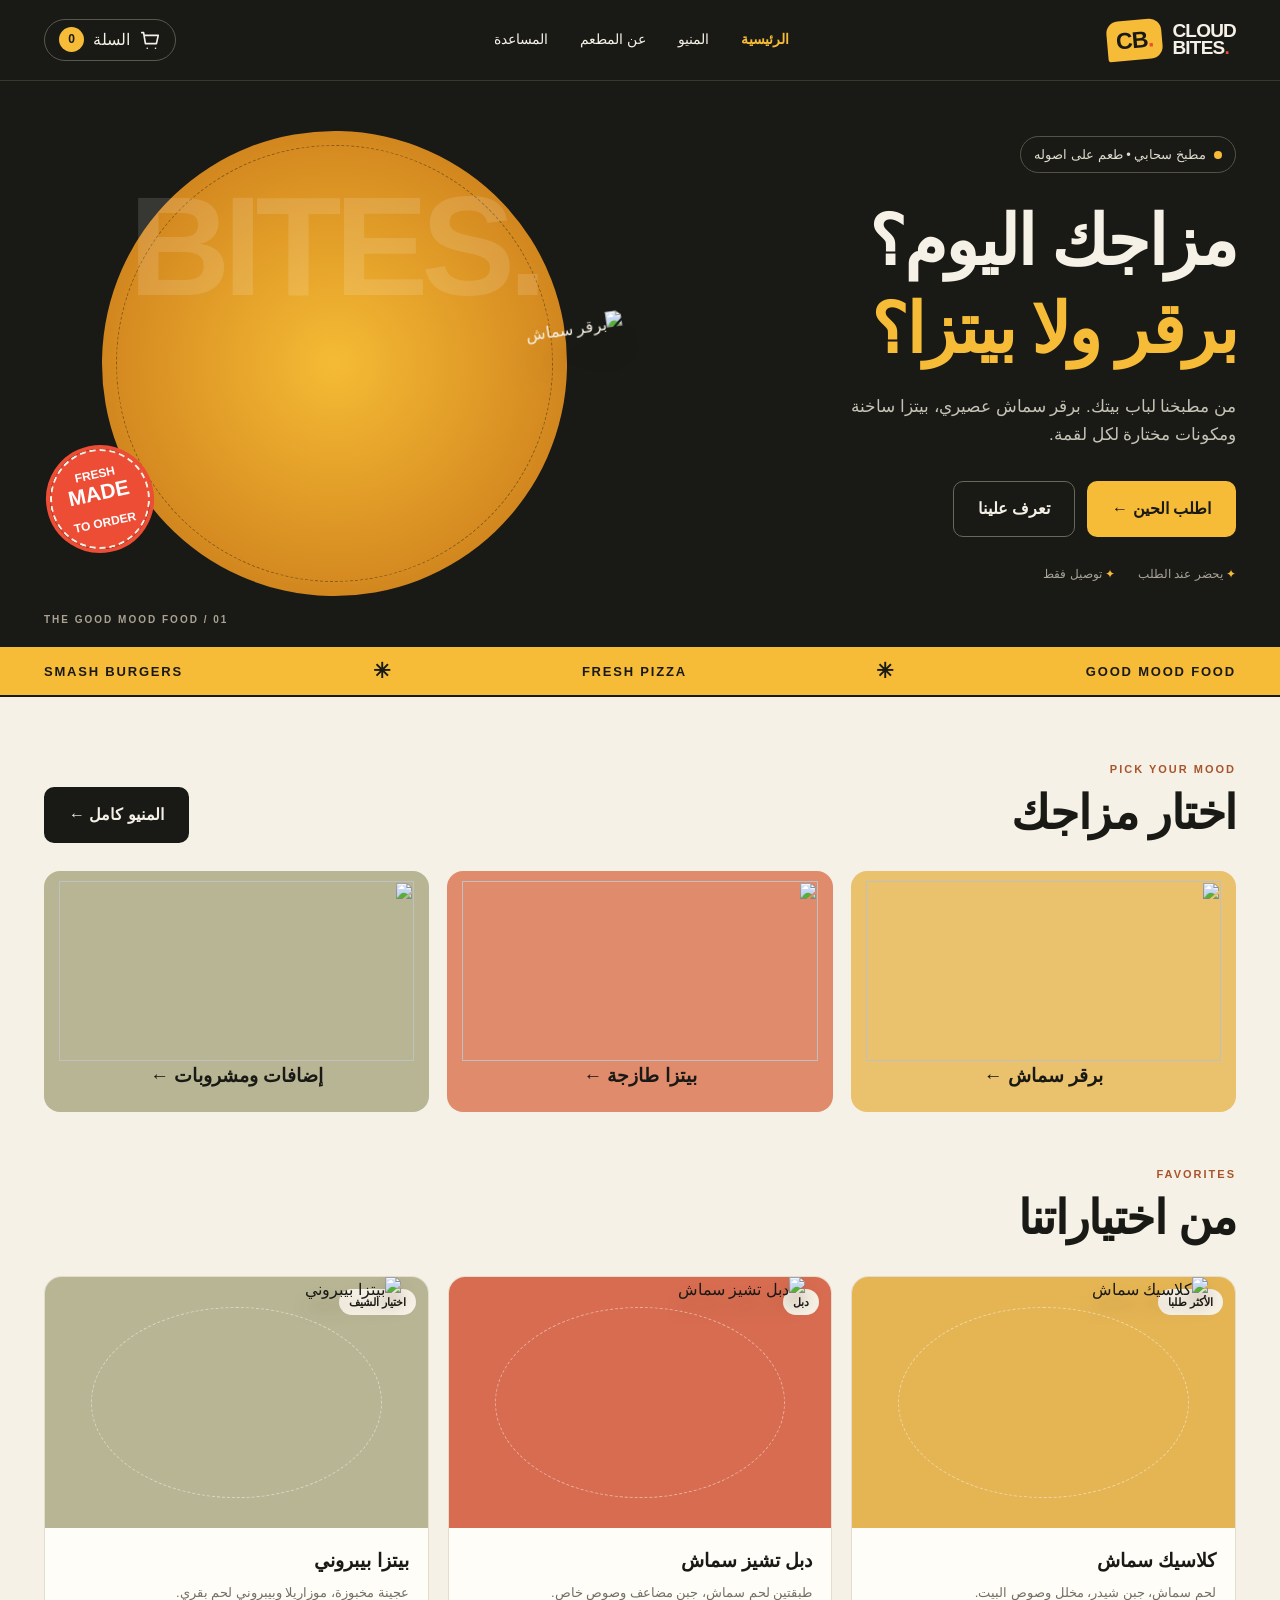
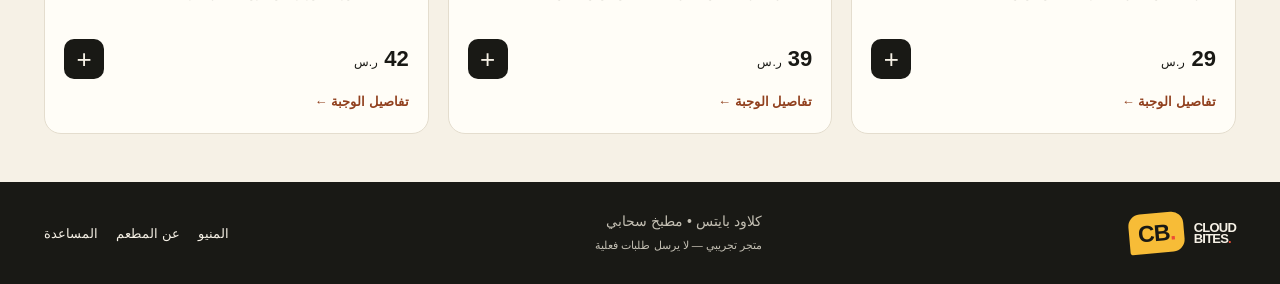
==== commit 4f6ddfe5: "Add files via upload" ====
--- a/index.html
+++ b/index.html
@@ -1,58 +1,5 @@
 <!doctype html>
-<html lang="ar" dir="rtl">
-<head>
-  <meta charset="utf-8">
-  <meta name="viewport" content="width=device-width, initial-scale=1">
-  <title>أرامكو السعودية | الصفحة الرئيسية</title>
-  <link rel="stylesheet" href="style.css">
-</head>
-<body>
-  <header class="site-header">
-    <a class="brand" href="index.html" aria-label="الصفحة الرئيسية لأرامكو">
-      <img src="assets/logo.jpg" alt="شعار أرامكو السعودية">
-      <span>أرامكو السعودية</span>
-    </a>
-    <nav aria-label="التنقل الرئيسي">
-      <a class="active" href="index.html" aria-current="page">الرئيسية</a>
-      <a href="register.html">التسجيل</a>
-    </nav>
-  </header>
-
-  <main>
-    <section class="hero">
-      <div class="hero-copy">
-        <p class="eyebrow">الطاقة تصنع الفرق</p>
-        <h1>نحو مستقبل<br>أكثر طاقة واستدامة</h1>
-        <p>تعرّف على أرامكو السعودية ومجالات عملها في الطاقة والبتروكيماويات، وعلى جهودها في التقنية والسلامة وحماية البيئة.</p>
-        <a class="button" href="register.html">سجّل اهتمامك <span aria-hidden="true">←</span></a>
-      </div>
-      <div class="hero-mark"><img src="assets/logo.jpg" alt="شعار أرامكو السعودية"></div>
-    </section>
-
-    <section class="content-section" aria-labelledby="about-title">
-      <p class="eyebrow">من نحن</p>
-      <h2 id="about-title">نبذة عن أرامكو</h2>
-      <p class="lead">أرامكو السعودية شركة وطنية تعمل في مجال الطاقة والبتروكيماويات، ويقع مقرها الرئيس في مدينة الظهران. تسهم الشركة في توفير الطاقة وتطوير حلول تدعم الاقتصاد والمجتمع.</p>
-      <div class="cards">
-        <article class="card"><span class="card-number">01</span><h3>الطاقة</h3><p>الاستكشاف والإنتاج، ثم تكرير المنتجات وتوزيعها.</p></article>
-        <article class="card"><span class="card-number">02</span><h3>التقنية</h3><p>تستثمر في البحث والابتكار لتطوير عملياتها وخدمة عملائها.</p></article>
-        <article class="card"><span class="card-number">03</span><h3>المسؤولية</h3><p>تولي السلامة وحماية البيئة اهتمامًا في أعمالها.</p></article>
-      </div>
-    </section>
-
-    <section class="content-section media-section" aria-labelledby="video-title">
-      <div>
-        <p class="eyebrow">شاهد</p>
-        <h2 id="video-title">مقطع تعريفي</h2>
-        <p>يمكنك تشغيل الفيديو من مشغل الصفحة.</p>
-      </div>
-      <video controls preload="metadata" playsinline>
-        <source src="assets/promo.mp4" type="video/mp4">
-        عذرًا، متصفحك لا يدعم تشغيل الفيديو.
-      </video>
-    </section>
-  </main>
-
-  <footer><span>أرامكو السعودية</span><a href="register.html">انتقل إلى صفحة التسجيل ←</a></footer>
-</body>
-</html>
+<html lang="ar" dir="rtl"><head><meta charset="utf-8"><meta name="viewport" content="width=device-width,initial-scale=1"><meta name="theme-color" content="#191915"><title>Cloud Bites | كلاود بايتس</title><link rel="stylesheet" href="style.css"><script src="script.js" defer></script></head>
+<body><header class="header"><div class="wrap nav"><a class="brand" href="#home" aria-label="الرئيسية"><span class="brand-icon">CB<span>.</span></span><span>CLOUD<br>BITES<span class="dot">.</span></span></a><nav aria-label="القائمة الرئيسية"><a href="#home" data-nav="home">الرئيسية</a><a href="#menu" data-nav="menu">المنيو</a><a href="#about" data-nav="about">عن المطعم</a><a href="#help" data-nav="help">المساعدة</a></nav><a class="cart-button" href="#cart" data-nav="cart" aria-label="سلة الطلبات"><svg viewBox="0 0 24 24" fill="none" stroke="currentColor" stroke-width="1.8"><path d="M3 4h2l2 12h12l2-9H6M9 21h.01M18 21h.01" stroke-linecap="round" stroke-linejoin="round"/></svg><span class="cart-label">السلة</span><span id="cartCount" class="count">0</span></a></div></header>
+<main id="app" tabindex="-1"><noscript>يرجى تفعيل JavaScript لعرض صفحات المطعم.</noscript></main>
+<footer class="footer"><div class="wrap footer-inner"><a class="brand" href="#home"><span class="brand-icon">CB<span>.</span></span><span>CLOUD<br>BITES<span class="dot">.</span></span></a><p>كلاود بايتس • مطبخ سحابي<br><small>متجر تجريبي — لا يرسل طلبات فعلية</small></p><div class="footer-links"><a href="#menu">المنيو</a><a href="#about">عن المطعم</a><a href="#help">المساعدة</a></div></div></footer><div id="toast" role="status" class="toast"></div></body></html>
--- a/style.css
+++ b/style.css
@@ -1,22 +1,3 @@
-@import url('https://fonts.googleapis.com/css2?family=IBM+Plex+Sans+Arabic:wght@400;500;600;700&display=swap');
-:root{--navy:#073b36;--green:#00a67d;--mint:#e8f4ee;--ink:#15322e;--muted:#647570;--white:#fff;--line:#dce8e2}
-*{box-sizing:border-box}
-body{margin:0;background:#fbfcfa;color:var(--ink);font-family:'IBM Plex Sans Arabic',Tahoma,Arial,sans-serif;line-height:1.8}
-a{color:inherit;text-decoration:none}
-.site-header{height:82px;padding:0 max(6vw,24px);display:flex;align-items:center;justify-content:space-between;background:#fff;border-bottom:1px solid var(--line)}
-.brand{display:flex;gap:12px;align-items:center;font-weight:700;color:var(--navy)}
-.brand img{width:45px;height:45px;object-fit:contain;border-radius:50%}
-nav{display:flex;gap:12px}nav a{padding:9px 19px;border-radius:24px;color:var(--muted);font-weight:600}nav a:hover,nav a.active{background:var(--mint);color:var(--navy)}
-main{max-width:1120px;margin:auto;padding:0 28px}
-.hero{margin:40px 0 76px;min-height:395px;padding:52px 7%;display:flex;align-items:center;justify-content:space-between;gap:40px;border-radius:26px;background:linear-gradient(115deg,#edf7ef,#dcefe6);overflow:hidden}
-.hero-copy{max-width:580px}.eyebrow{color:#168568;font-size:.9rem;font-weight:700;letter-spacing:.04em;margin:0 0 8px}
-h1,h2,h3,p{margin-top:0}.hero h1{font-size:clamp(2.2rem,5vw,3.7rem);line-height:1.25;color:var(--navy);margin-bottom:16px}.hero-copy>p:not(.eyebrow){color:#49635d;max-width:570px}
-.hero-mark{width:250px;height:250px;flex:0 0 250px;border-radius:50%;background:#fff;display:grid;place-items:center;box-shadow:0 18px 60px #164e3d20}.hero-mark img{width:74%;height:74%;object-fit:contain;border-radius:50%}
-.button{display:inline-flex;align-items:center;gap:18px;margin-top:14px;padding:12px 24px;border:0;border-radius:28px;background:var(--navy);color:#fff;font:inherit;font-weight:600;cursor:pointer}.button:hover{background:#07594e}
-.content-section{margin:0 0 76px}.content-section h2,.form-intro h1{font-size:2rem;color:var(--navy);margin-bottom:12px}.lead{max-width:850px;color:var(--muted);font-size:1.1rem}
-.cards{display:grid;grid-template-columns:repeat(3,1fr);gap:18px;margin-top:28px}.card{padding:24px;border:1px solid var(--line);border-radius:18px;background:white}.card-number{color:var(--green);font-weight:700}.card h3{margin:7px 0;color:var(--navy)}.card p{color:var(--muted);margin-bottom:0}
-.media-section{display:grid;grid-template-columns:.8fr 1.2fr;gap:35px;align-items:center;padding:30px;background:var(--mint);border-radius:22px}.media-section video{display:block;width:100%;max-height:390px;border-radius:14px;background:#102a25}
-footer{display:flex;justify-content:space-between;align-items:center;padding:24px max(6vw,28px);background:var(--navy);color:#eaf6f1;font-size:.95rem}
-.form-page{display:grid;grid-template-columns:.8fr 1.2fr;gap:50px;padding-top:58px;padding-bottom:70px}.form-intro{position:relative;align-self:start;padding:30px;border-radius:22px;background:var(--mint);min-height:300px}.form-intro h1{font-size:2.5rem}.form-intro p:last-of-type{color:var(--muted)}.form-intro img{width:90px;height:90px;object-fit:contain;border-radius:50%;margin-top:25px}
-.registration-form{padding:30px;background:#fff;border:1px solid var(--line);border-radius:22px;box-shadow:0 12px 40px #15322e0b}.registration-form>label,.registration-form legend{display:block;margin:0 0 6px;font-weight:600}.registration-form span{color:#b64a43}.registration-form>input,.registration-form select{width:100%;height:46px;padding:8px 12px;margin:0 0 18px;border:1px solid #cbd9d2;border-radius:9px;background:#fff;font:inherit;color:var(--ink)}.registration-form fieldset{margin:4px 0 20px;padding:13px 15px;border:1px solid var(--line);border-radius:12px}.registration-form legend{padding:0 5px}.choice{display:inline-flex;align-items:center;gap:7px;margin:3px 20px 3px 0;color:var(--muted)}.choice input{accent-color:var(--green)}.registration-form .button{margin-top:8px}.form-note{font-size:.85rem;color:var(--muted);margin:9px 0 0}
-@media(max-width:760px){.site-header{height:auto;min-height:72px;padding:12px 18px}.brand span{font-size:.92rem}nav{gap:2px}nav a{padding:7px 11px}.hero{margin:20px 0 52px;padding:32px 25px;min-height:auto;flex-direction:column-reverse;align-items:flex-start}.hero-mark{width:150px;height:150px;flex-basis:150px;align-self:center}.hero h1{font-size:2.3rem}.cards{grid-template-columns:1fr}.content-section{margin-bottom:54px}.media-section,.form-page{grid-template-columns:1fr}.media-section{gap:18px;padding:23px}.form-page{gap:18px;padding-top:24px;padding-bottom:38px}.form-intro{min-height:auto}.form-intro img{width:60px;height:60px;margin-top:8px}footer{padding:20px;gap:14px;flex-wrap:wrap}}
+:root{--ink:#191915;--paper:#f6f1e6;--yellow:#f7bc37;--red:#ed4c35;--muted:#746f63;--line:#e4ddce}*{box-sizing:border-box}html{scroll-behavior:smooth;scroll-padding-top:95px}body{margin:0;background:var(--paper);color:var(--ink);font-family:Tahoma,Arial,sans-serif;line-height:1.65}button,a{-webkit-tap-highlight-color:transparent}button{font:inherit;cursor:pointer}a{color:inherit;text-decoration:none}button:focus-visible,a:focus-visible{outline:3px solid #ca6525;outline-offset:4px}.wrap{max-width:1240px;width:calc(100% - 88px);margin-inline:auto}.header{background:var(--ink);color:var(--paper);position:sticky;top:0;z-index:10;border-bottom:1px solid #39382f}.nav{display:flex;align-items:center;justify-content:space-between;height:80px;gap:24px}.brand{display:inline-flex;align-items:center;gap:10px;direction:ltr;font:900 19px/.88 Arial,sans-serif;letter-spacing:-.8px}.brand-icon{background:var(--yellow);color:var(--ink);border-radius:12px 12px 12px 2px;padding:10px 9px;font-size:23px;transform:rotate(-5deg)}.brand-icon span,.dot{color:var(--red)}.nav nav{display:flex;gap:32px;font-size:14px}.nav nav a:hover,.footer a:hover{color:var(--yellow)}.cart-button{display:flex;align-items:center;gap:9px;color:var(--paper);background:transparent;border:1px solid #59584d;border-radius:40px;padding:7px 14px}.cart-button svg{width:22px;height:22px}.count{border-radius:50%;min-width:25px;height:25px;display:grid;place-items:center;background:var(--yellow);color:var(--ink);font-weight:bold;font-size:12px}.hero{background:var(--ink);color:var(--paper);overflow:hidden}.hero-grid{display:grid;grid-template-columns:1fr 1fr;min-height:530px;align-items:center;gap:30px}.hero-copy{padding:55px 0 60px;position:relative;z-index:2}.eyebrow{display:inline-flex;align-items:center;gap:8px;font-size:13px;color:#e0dccc;border:1px solid #565345;padding:7px 13px;border-radius:30px}.eyebrow i{width:8px;height:8px;border-radius:50%;background:var(--yellow)}h1,h2,p{margin:0}h1{font-size:clamp(42px,5.4vw,78px);line-height:1.27;letter-spacing:-2px;margin:25px 0 19px;font-weight:900}h1 span{color:var(--yellow)}.hero-copy p{max-width:440px;color:#c6c2b5;font-size:17px}.actions{display:flex;gap:12px;margin-top:32px;flex-wrap:wrap}.btn{display:inline-flex;align-items:center;justify-content:center;gap:20px;border-radius:10px;padding:14px 24px;font-weight:800;border:1px solid transparent;transition:transform .2s,background .2s}.btn:hover{transform:translateY(-2px)}.primary{background:var(--yellow);color:var(--ink)}.primary:hover{background:#ffd26a}.outline{border-color:#6a675b;color:var(--paper)}.hero-notes{margin-top:28px;display:flex;gap:23px;font-size:12px;color:#a7a397}.hero-notes span::first-letter{color:var(--yellow)}.hero-art{height:100%;min-height:480px;position:relative;display:grid;place-items:center;isolation:isolate}.ring{position:absolute;width:80%;aspect-ratio:1;border-radius:50%;background:radial-gradient(circle,#f5bb35 0%,#d58a20 67%,#b26613 100%);transform:rotate(-10deg);z-index:-2}.ring:after{content:'';position:absolute;inset:14px;border:1px dashed #3d2b1a;border-radius:50%;opacity:.5}.hero-art img{width:100%;max-width:600px;filter:drop-shadow(0 26px 18px #0006);transform:rotate(-8deg);z-index:1}.big-type{position:absolute;top:17%;font:900 clamp(60px,11vw,155px)/1 Arial,sans-serif;color:#fff2;letter-spacing:-7px;direction:ltr;z-index:-1}.stamp{position:absolute;bottom:17%;left:1%;background:var(--red);border:2px dashed var(--paper);outline:4px solid var(--red);color:white;border-radius:50%;width:100px;aspect-ratio:1;display:flex;flex-direction:column;justify-content:center;text-align:center;font:800 12px/1.1 Arial,sans-serif;transform:rotate(-12deg);z-index:3}.stamp strong{font-size:21px}.art-caption{position:absolute;bottom:20px;left:0;color:#aaa393;font:700 10px Arial;letter-spacing:2px}.ribbon{background:var(--yellow);border-block:2px solid var(--ink);overflow:hidden}.ribbon-inner{display:flex;align-items:center;justify-content:space-between;gap:24px;min-height:48px;direction:ltr;font:900 13px Arial;letter-spacing:1.8px;white-space:nowrap}.ribbon b{font-size:21px}.menu{padding-block:66px 48px}.section-head{display:flex;justify-content:space-between;align-items:end;gap:24px;margin-bottom:28px}.overline{color:#a9542d;font:800 11px Arial;letter-spacing:2px;display:block;direction:ltr;text-align:right;margin-bottom:9px}.section-head h2,.about h2{font-size:clamp(30px,4vw,47px);line-height:1.25;letter-spacing:-1.3px;font-weight:900}.section-head p{color:var(--muted);margin-top:9px;font-size:14px}.filters{display:flex;gap:8px;flex-wrap:wrap}.filter{border:1px solid var(--line);border-radius:24px;background:transparent;color:var(--ink);padding:7px 19px;font-size:14px}.filter.active{background:var(--ink);color:var(--paper);border-color:var(--ink)}.products{display:grid;grid-template-columns:repeat(3,minmax(0,1fr));gap:19px}.product{border:1px solid var(--line);background:#fffdf7;border-radius:17px;overflow:hidden;transition:transform .2s,box-shadow .2s}.product:hover{transform:translateY(-4px);box-shadow:0 12px 25px #33220c12}.food-art{position:relative;aspect-ratio:1.52;background:#e5b554;overflow:hidden;display:grid;place-items:center;isolation:isolate}.food-art:before{content:'';position:absolute;inset:12%;border:1px dashed #ffffff75;border-radius:50%;z-index:-1}.food-art img{width:86%;height:100%;object-fit:contain;filter:drop-shadow(0 12px 8px #47290b45)}.food-art.rose{background:#d86c50}.food-art.sage{background:#b7b594}.food-art.cream{background:#e8d3ab}.food-art.orange{background:#dd914e}.food-tag{position:absolute;top:12px;right:12px;background:var(--paper);border-radius:22px;padding:4px 10px;font-size:11px;font-weight:700}.product-body{padding:17px 19px 19px}.product h3{font-size:19px;margin:0 0 5px}.product p{font-size:13px;color:var(--muted);min-height:45px}.product-bottom{display:flex;align-items:center;justify-content:space-between;gap:10px;margin-top:12px}.price{font-size:22px;font-weight:900}.price small{font-size:12px;font-weight:500}.add{background:var(--ink);color:var(--paper);border:0;width:40px;height:40px;border-radius:10px;font-size:26px;line-height:1}.add:hover{background:var(--red)}.about{padding-bottom:60px}.about-card{background:var(--yellow);border-radius:20px;padding:40px 45px;display:grid;grid-template-columns:1.2fr 1fr;gap:20px;overflow:hidden}.about-card p{max-width:520px;margin:16px 0 24px}.about-card .overline{color:#7f431f}.dark{background:var(--ink);color:var(--paper)}.about-mark{direction:ltr;font:900 clamp(40px,6vw,83px)/.9 Arial;letter-spacing:-4px;align-self:center;justify-self:center;transform:rotate(-7deg)}.about-mark span{color:var(--red)}.footer{background:var(--ink);color:var(--paper);padding:28px 0}.footer-inner{display:flex;align-items:center;justify-content:space-between;gap:20px}.footer p{font-size:14px;color:#c3bfb3}.footer small{font-size:11px}.footer a{font-size:13px}dialog{position:fixed;inset:0 0 0 auto;margin:0;width:min(440px,100%);height:100%;max-width:100%;max-height:100%;border:0;padding:0;background:var(--paper);color:var(--ink)}dialog::backdrop{background:#0008}.drawer{height:100%;display:flex;flex-direction:column;padding:25px;gap:20px}.drawer-head,.total,.cart-row{display:flex;align-items:center;justify-content:space-between;gap:10px}.drawer-head h2{font-size:26px}.close{border:0;background:#e9e2d3;border-radius:50%;width:40px;height:40px;font-size:28px}.cart-items{overflow:auto;flex:1}.empty{padding:32px 0;color:var(--muted);text-align:center}.cart-row{padding:16px 0;border-bottom:1px solid var(--line)}.cart-row img{width:58px;height:50px;background:#e8d3ab;border-radius:8px}.cart-info{flex:1}.cart-info strong{display:block;font-size:14px}.cart-info small{color:var(--muted)}.qty{display:flex;gap:8px;align-items:center}.qty button{background:#e9e2d3;border:0;border-radius:6px;width:27px;height:30px}.drawer-bottom{border-top:1px solid var(--line);padding-top:17px}.drawer-bottom small{display:block;color:var(--muted);margin:10px 0;font-size:12px}.full{width:100%}.full:disabled{opacity:.5;cursor:not-allowed;transform:none}#checkoutStatus{font-size:12px;margin-top:8px}.toast{position:fixed;z-index:20;bottom:25px;left:50%;transform:translate(-50%,20px);background:var(--ink);color:white;padding:10px 20px;border-radius:10px;opacity:0;pointer-events:none;transition:.2s;white-space:nowrap}.toast.show{opacity:1;transform:translate(-50%,0)}@media(max-width:850px){.wrap{width:calc(100% - 40px)}.hero-grid{gap:12px;min-height:420px}.hero-art{min-height:380px}.nav nav{gap:16px}.products{grid-template-columns:repeat(2,minmax(0,1fr))}.section-head{align-items:start;flex-direction:column}.stamp{width:78px;font-size:10px}.stamp strong{font-size:16px}}@media(max-width:560px){.wrap{width:calc(100% - 30px)}.nav{height:68px;gap:8px}.nav nav{gap:12px;font-size:12px}.nav nav a:first-child,.nav nav a:last-child,.cart-label{display:none}.brand{font-size:15px}.brand-icon{font-size:20px;padding:8px}.cart-button{padding:6px 9px}.hero-grid{grid-template-columns:1fr;gap:0}.hero-copy{padding:35px 0 0}.hero-copy p{font-size:15px}.hero-notes{margin-top:18px}.hero-art{min-height:300px;height:320px}.hero-art img{max-width:400px}.ring{width:75%;max-width:290px}.big-type{font-size:90px}.stamp{left:8%;bottom:18%}.ribbon-inner{justify-content:flex-start;font-size:10px;gap:16px}.menu{padding-block:40px 32px}.products{gap:11px}.product-body{padding:12px}.product h3{font-size:15px}.product p{font-size:11px;min-height:42px}.price{font-size:19px}.add{width:33px;height:33px}.food-tag{top:7px;right:7px;font-size:9px}.filter{padding:6px 14px;font-size:12px}.about-card{padding:26px;grid-template-columns:1fr}.about-mark{display:none}.footer-inner{align-items:flex-start;flex-direction:column}.footer p{font-size:12px}}@media(prefers-reduced-motion:reduce){*,*::before,*::after{scroll-behavior:auto!important;transition:none!important}}
+/* Multi-page navigation and responsive checkout */
+body{min-height:100vh;display:flex;flex-direction:column}main{flex:1;outline:none}.nav nav a[aria-current=page]{color:var(--yellow);font-weight:bold}.cart-button[aria-current=page]{border-color:var(--yellow)}.footer-links{display:flex;flex-wrap:wrap;gap:18px}.page{padding-block:50px 76px;min-height:58vh}.page-heading{margin-bottom:28px}.page-heading h1{font-size:clamp(34px,5vw,58px);margin:8px 0;letter-spacing:-1px}.page-heading p,.muted{color:var(--muted);font-size:14px}.category-grid,.info-grid{display:grid;grid-template-columns:repeat(3,minmax(0,1fr));gap:18px}.category-card{display:flex;flex-direction:column;align-items:center;border-radius:16px;background:#eac16d;overflow:hidden;padding:10px 15px;transition:transform .2s}.category-card:nth-child(2){background:#df8b6c}.category-card:nth-child(3){background:#b7b594}.category-card:hover{transform:translateY(-3px)}.category-card img{width:100%;height:180px;object-fit:contain}.category-card h3{margin:0 0 10px}.top-picks{padding-top:8px}.menu-tools{display:flex;flex-wrap:wrap;align-items:center;justify-content:space-between;gap:15px;margin-bottom:25px}.search{display:flex;align-items:center;gap:8px;font-size:13px}.search input,.form input,.form select,.form textarea,.detail-actions input{font:inherit;padding:11px 12px;border:1px solid #c8c0b0;background:#fffdf8;border-radius:9px;color:var(--ink);min-width:0}.search input{width: min(250px,65vw)}.details-link,.back{display:inline-block;font-size:13px;font-weight:bold;color:#91401e;margin-top:12px}.details-link:hover,.back:hover{text-decoration:underline}.detail-grid{display:grid;grid-template-columns:1fr 1fr;gap:32px;align-items:center;margin-top:20px}.detail-art{border-radius:20px}.detail-copy .page-heading{margin-bottom:14px}.detail-price{font-size:32px;display:block;margin-bottom:10px}.detail-actions{display:flex;align-items:end;gap:12px;margin-top:20px;flex-wrap:wrap}.detail-actions label{display:grid;gap:4px;font-size:13px}.detail-actions input{width:82px}.related-title{margin:50px 0 20px}.panel{background:#fffdf8;border:1px solid var(--line);padding:24px;border-radius:16px;min-width:0}.panel h2{font-size:23px;margin-bottom:18px}.checkout-grid{display:grid;grid-template-columns:minmax(0,1.6fr) minmax(0,1fr);gap:20px;align-items:start}.summary .total{padding:12px 0}.summary .grand{border-top:1px solid var(--line);font-size:18px;margin-top:12px;margin-bottom:12px}.cart-row{flex-wrap:wrap}.cart-row img{object-fit:contain}.text-btn{display:block;font-size:12px;padding:0;border:0;background:none;color:#a53922}.empty-state{text-align:center;padding:50px 20px}.empty-state>span{display:block;font-size:52px;color:#8a5a05}.empty-state p{margin-bottom:16px}.form{display:grid;gap:14px}.form h2{margin:0}.form label{display:grid;gap:6px;font-size:14px;font-weight:bold}.form textarea{min-height:85px;resize:vertical}.notice{background:#f5e6bd;border-radius:8px;padding:12px;font-size:13px}.info-grid{margin-top:20px}.info-grid h3{margin:0 0 6px}.info-grid p{color:var(--muted);font-size:14px}.faq{margin-bottom:22px}.faq details{border-bottom:1px solid var(--line);padding:14px 0}.faq details:last-child{border:0}.faq summary{cursor:pointer;font-weight:bold}.faq p{padding:10px 0;color:var(--muted)}@media(max-width:760px){.checkout-grid,.detail-grid{grid-template-columns:1fr}.page{padding-block:30px 48px}.category-card img{height:125px}.category-card h3{font-size:14px}.panel{padding:18px}}@media(max-width:560px){html{scroll-padding-top:130px}.nav{height:auto;min-height:64px;display:grid;grid-template-columns:1fr 1fr;padding-block:10px;gap:10px}.nav nav{grid-column:1/-1;grid-row:2;justify-content:space-between;gap:4px;border-top:1px solid #39382f;padding-top:9px}.nav nav a:first-child,.nav nav a:last-child{display:block}.cart-button{justify-self:end}.category-grid{gap:8px}.category-card{padding:6px}.category-card img{height:85px}.category-card h3{font-size:11px}.info-grid{grid-template-columns:1fr}.cart-row img{width:45px;height:45px}.cart-row{gap:7px}.cart-row>strong{font-size:13px}.qty{gap:4px}.qty button{width:25px}.section-head .btn{padding:9px 15px}.menu-tools{align-items:stretch}.search input{flex:1;width:100%}.footer-links{gap:15px}}
